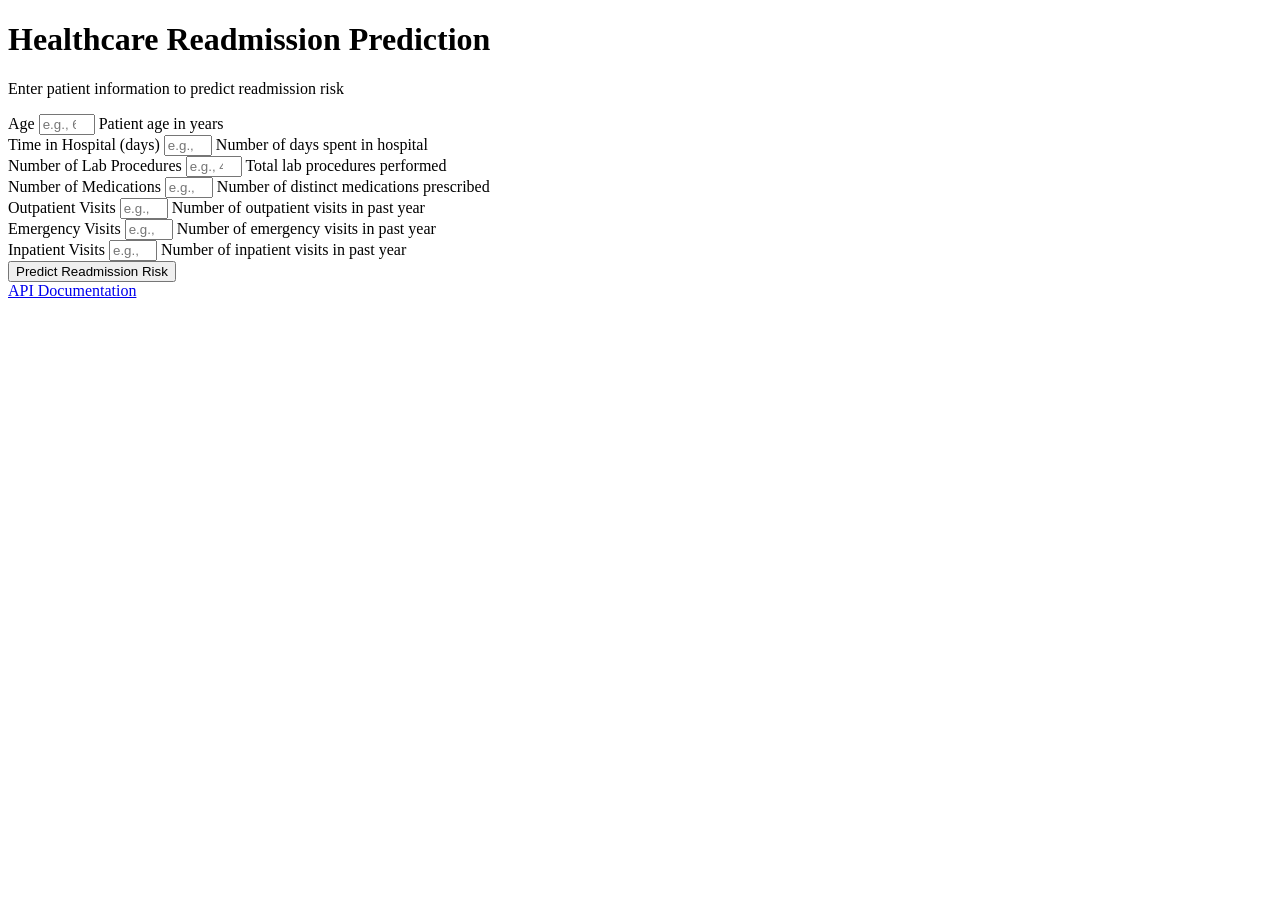
==== web/templates/index.html @ d69f703c "Initial project architecture and folder structure" ====
<!DOCTYPE html>
<html lang="en">
<head>
    <meta charset="UTF-8">
    <meta name="viewport" content="width=device-width, initial-scale=1.0">
    <title>Healthcare Readmission Prediction</title>
    <link rel="stylesheet" href="{{ url_for('static', filename='css/style.css') }}">
</head>
<body>
    <div class="container">
        <h1>Healthcare Readmission Prediction</h1>
        <p class="subtitle">Enter patient information to predict readmission risk</p>
        
        <form action="/predict" method="POST">
            <div class="form-group">
                <label for="age">Age</label>
                <input type="number" id="age" name="age" min="0" max="120" required placeholder="e.g., 65">
                <span class="hint">Patient age in years</span>
            </div>
            
            <div class="form-group">
                <label for="time_in_hospital">Time in Hospital (days)</label>
                <input type="number" id="time_in_hospital" name="time_in_hospital" min="1" max="30" required placeholder="e.g., 4">
                <span class="hint">Number of days spent in hospital</span>
            </div>
            
            <div class="form-group">
                <label for="num_lab_procedures">Number of Lab Procedures</label>
                <input type="number" id="num_lab_procedures" name="num_lab_procedures" min="0" max="100" required placeholder="e.g., 40">
                <span class="hint">Total lab procedures performed</span>
            </div>
            
            <div class="form-group">
                <label for="num_medications">Number of Medications</label>
                <input type="number" id="num_medications" name="num_medications" min="0" max="50" required placeholder="e.g., 10">
                <span class="hint">Number of distinct medications prescribed</span>
            </div>
            
            <div class="form-group">
                <label for="number_outpatient">Outpatient Visits</label>
                <input type="number" id="number_outpatient" name="number_outpatient" min="0" max="50" required placeholder="e.g., 0">
                <span class="hint">Number of outpatient visits in past year</span>
            </div>
            
            <div class="form-group">
                <label for="number_emergency">Emergency Visits</label>
                <input type="number" id="number_emergency" name="number_emergency" min="0" max="50" required placeholder="e.g., 1">
                <span class="hint">Number of emergency visits in past year</span>
            </div>
            
            <div class="form-group">
                <label for="number_inpatient">Inpatient Visits</label>
                <input type="number" id="number_inpatient" name="number_inpatient" min="0" max="50" required placeholder="e.g., 0">
                <span class="hint">Number of inpatient visits in past year</span>
            </div>
            
            <button type="submit">Predict Readmission Risk</button>
        </form>
        
        <div class="api-link">
            <a href="#" onclick="alert('POST to /api/predict with JSON data'); return false;">API Documentation</a>
        </div>
    </div>
</body>
</html>
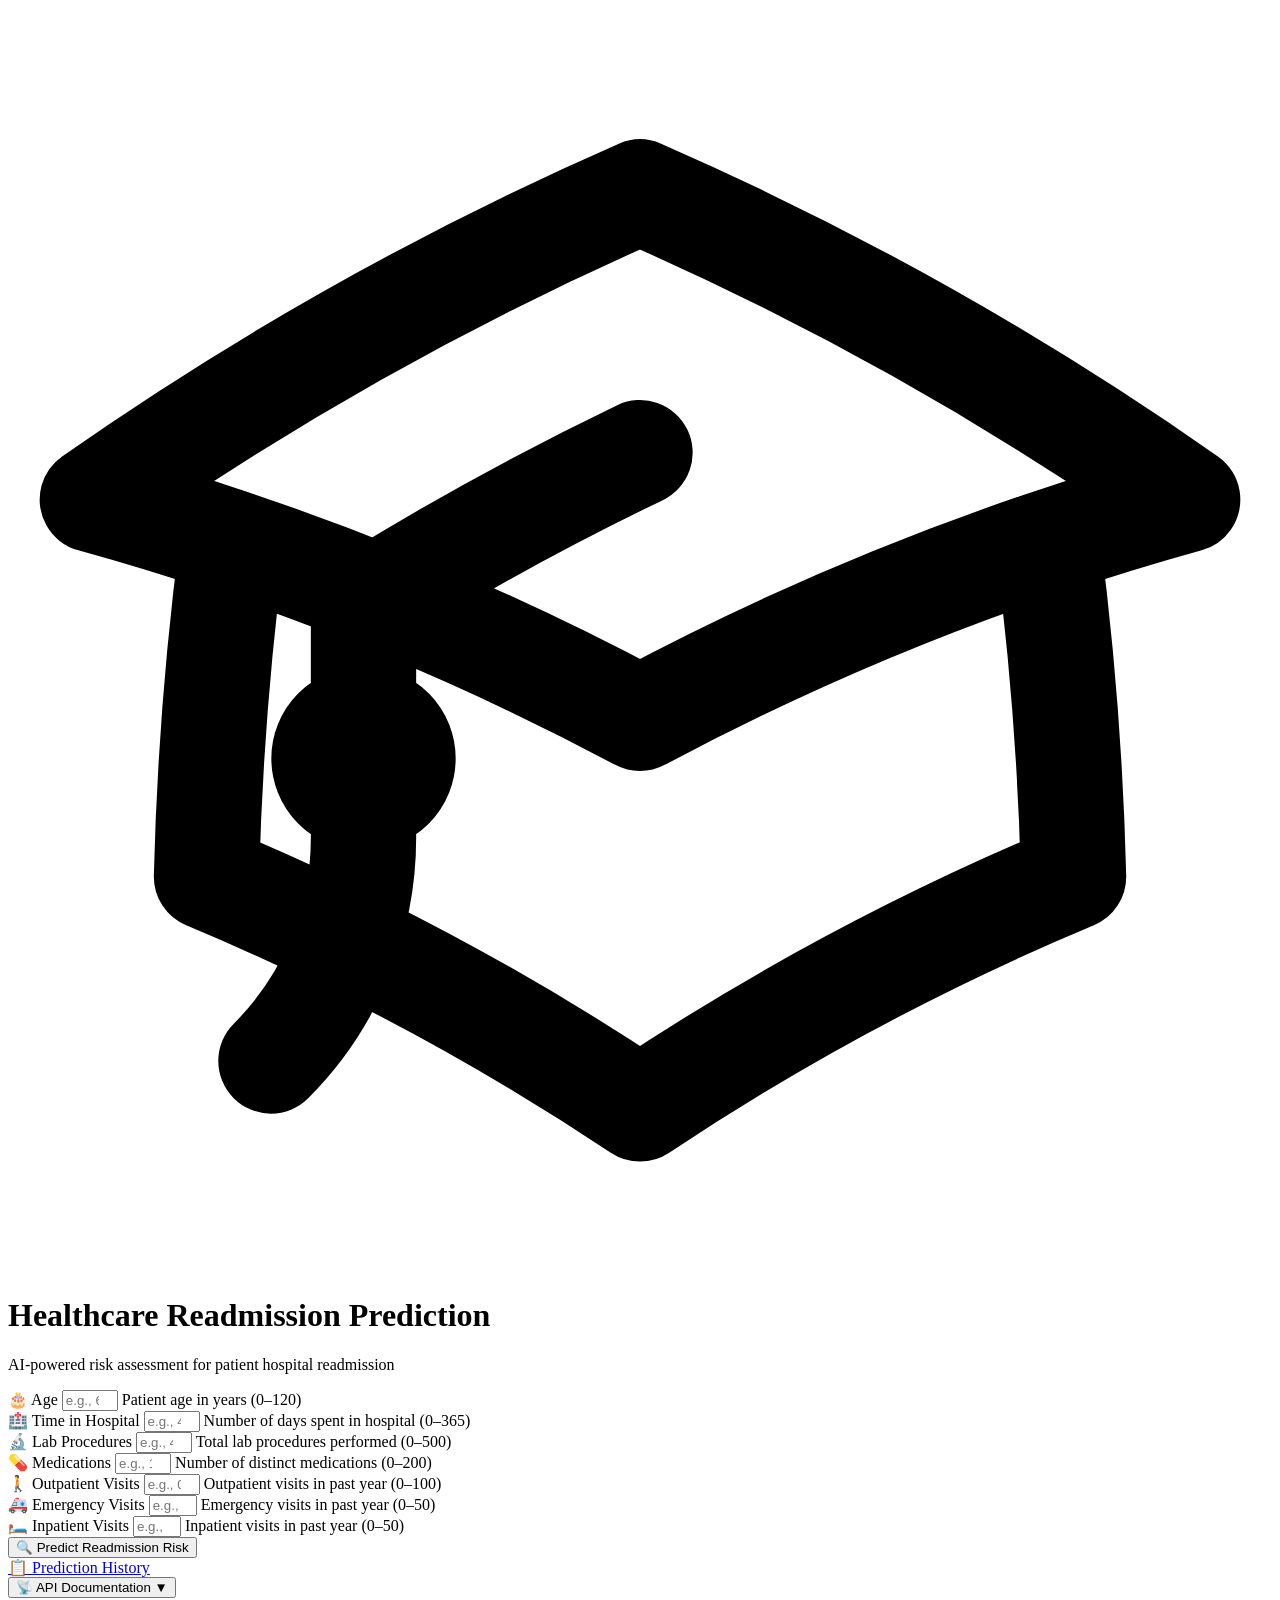
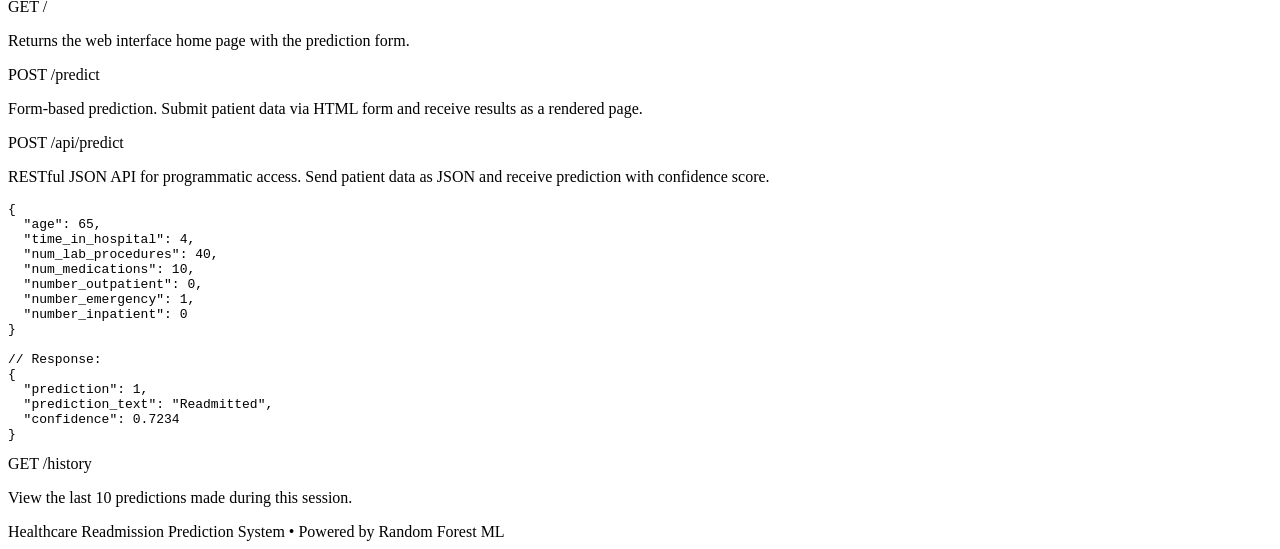
==== commit 65c990ca: "Enhance Accuracy" ====
--- a/web/templates/index.html
+++ b/web/templates/index.html
@@ -3,63 +3,163 @@
 <head>
     <meta charset="UTF-8">
     <meta name="viewport" content="width=device-width, initial-scale=1.0">
-    <title>Healthcare Readmission Prediction</title>
+    <meta name="description" content="Healthcare Readmission Prediction System — AI-powered patient risk assessment using machine learning. Predict hospital readmission risk instantly.">
+    <title>Healthcare Readmission Prediction | AI Risk Assessment</title>
     <link rel="stylesheet" href="{{ url_for('static', filename='css/style.css') }}">
 </head>
 <body>
     <div class="container">
-        <h1>Healthcare Readmission Prediction</h1>
-        <p class="subtitle">Enter patient information to predict readmission risk</p>
-        
-        <form action="/predict" method="POST">
-            <div class="form-group">
-                <label for="age">Age</label>
-                <input type="number" id="age" name="age" min="0" max="120" required placeholder="e.g., 65">
-                <span class="hint">Patient age in years</span>
+        <!-- Page Header -->
+        <div class="page-header">
+            <div class="header-icon">
+                <svg xmlns="http://www.w3.org/2000/svg" fill="none" viewBox="0 0 24 24" stroke="currentColor" stroke-width="2">
+                    <path stroke-linecap="round" stroke-linejoin="round" d="M4.26 10.147a60.438 60.438 0 0 0-.491 6.347A48.62 48.62 0 0 1 12 20.904a48.62 48.62 0 0 1 8.232-4.41 60.46 60.46 0 0 0-.491-6.347m-15.482 0a50.636 50.636 0 0 0-2.658-.813A59.906 59.906 0 0 1 12 3.493a59.903 59.903 0 0 1 10.399 5.84c-.896.248-1.783.52-2.658.814m-15.482 0A50.717 50.717 0 0 1 12 13.489a50.702 50.702 0 0 1 7.74-3.342M6.75 15a.75.75 0 1 0 0-1.5.75.75 0 0 0 0 1.5Zm0 0v-3.675A55.378 55.378 0 0 1 12 8.443m-7.007 11.55A5.981 5.981 0 0 0 6.75 15.75v-1.5" />
+                </svg>
             </div>
-            
-            <div class="form-group">
-                <label for="time_in_hospital">Time in Hospital (days)</label>
-                <input type="number" id="time_in_hospital" name="time_in_hospital" min="1" max="30" required placeholder="e.g., 4">
-                <span class="hint">Number of days spent in hospital</span>
+            <h1>Healthcare Readmission Prediction</h1>
+            <p class="subtitle">AI-powered risk assessment for patient hospital readmission</p>
+        </div>
+
+        <!-- Prediction Form -->
+        <form id="predictionForm" action="/predict" method="POST">
+            <div class="form-grid">
+                <div class="form-group">
+                    <label for="age">
+                        <span class="label-icon">🎂</span> Age
+                    </label>
+                    <input type="number" id="age" name="age" min="0" max="120" required placeholder="e.g., 65" step="1">
+                    <span class="hint">Patient age in years (0–120)</span>
+                </div>
+
+                <div class="form-group">
+                    <label for="time_in_hospital">
+                        <span class="label-icon">🏥</span> Time in Hospital
+                    </label>
+                    <input type="number" id="time_in_hospital" name="time_in_hospital" min="0" max="365" required placeholder="e.g., 4" step="1">
+                    <span class="hint">Number of days spent in hospital (0–365)</span>
+                </div>
+
+                <div class="form-group">
+                    <label for="num_lab_procedures">
+                        <span class="label-icon">🔬</span> Lab Procedures
+                    </label>
+                    <input type="number" id="num_lab_procedures" name="num_lab_procedures" min="0" max="500" required placeholder="e.g., 40" step="1">
+                    <span class="hint">Total lab procedures performed (0–500)</span>
+                </div>
+
+                <div class="form-group">
+                    <label for="num_medications">
+                        <span class="label-icon">💊</span> Medications
+                    </label>
+                    <input type="number" id="num_medications" name="num_medications" min="0" max="200" required placeholder="e.g., 10" step="1">
+                    <span class="hint">Number of distinct medications (0–200)</span>
+                </div>
+
+                <div class="form-group">
+                    <label for="number_outpatient">
+                        <span class="label-icon">🚶</span> Outpatient Visits
+                    </label>
+                    <input type="number" id="number_outpatient" name="number_outpatient" min="0" max="100" required placeholder="e.g., 0" step="1">
+                    <span class="hint">Outpatient visits in past year (0–100)</span>
+                </div>
+
+                <div class="form-group">
+                    <label for="number_emergency">
+                        <span class="label-icon">🚑</span> Emergency Visits
+                    </label>
+                    <input type="number" id="number_emergency" name="number_emergency" min="0" max="50" required placeholder="e.g., 1" step="1">
+                    <span class="hint">Emergency visits in past year (0–50)</span>
+                </div>
+
+                <div class="form-group">
+                    <label for="number_inpatient">
+                        <span class="label-icon">🛏️</span> Inpatient Visits
+                    </label>
+                    <input type="number" id="number_inpatient" name="number_inpatient" min="0" max="50" required placeholder="e.g., 0" step="1">
+                    <span class="hint">Inpatient visits in past year (0–50)</span>
+                </div>
             </div>
-            
-            <div class="form-group">
-                <label for="num_lab_procedures">Number of Lab Procedures</label>
-                <input type="number" id="num_lab_procedures" name="num_lab_procedures" min="0" max="100" required placeholder="e.g., 40">
-                <span class="hint">Total lab procedures performed</span>
+
+            <button type="submit" id="submitBtn" class="btn-primary" onclick="this.classList.add('loading')">
+                <span class="btn-text">🔍 Predict Readmission Risk</span>
+                <span class="spinner"></span>
+            </button>
+        </form>
+
+        <!-- Navigation -->
+        <div class="nav-links mt-4">
+            <a href="/history" class="btn btn-secondary">📋 Prediction History</a>
+        </div>
+
+        <!-- API Documentation Section -->
+        <div class="api-docs">
+            <button class="api-docs-toggle" onclick="toggleApiDocs()" id="apiDocsBtn">
+                📡 API Documentation
+                <span id="apiToggleIcon">▼</span>
+            </button>
+            <div class="api-docs-content" id="apiDocsContent">
+                <div class="api-endpoint">
+                    <div>
+                        <span class="api-method get">GET</span>
+                        <span class="api-url">/</span>
+                    </div>
+                    <p class="api-description">Returns the web interface home page with the prediction form.</p>
+                </div>
+
+                <div class="api-endpoint">
+                    <div>
+                        <span class="api-method post">POST</span>
+                        <span class="api-url">/predict</span>
+                    </div>
+                    <p class="api-description">Form-based prediction. Submit patient data via HTML form and receive results as a rendered page.</p>
+                </div>
+
+                <div class="api-endpoint">
+                    <div>
+                        <span class="api-method post">POST</span>
+                        <span class="api-url">/api/predict</span>
+                    </div>
+                    <p class="api-description">RESTful JSON API for programmatic access. Send patient data as JSON and receive prediction with confidence score.</p>
+                    <pre class="api-code">{
+  "age": 65,
+  "time_in_hospital": 4,
+  "num_lab_procedures": 40,
+  "num_medications": 10,
+  "number_outpatient": 0,
+  "number_emergency": 1,
+  "number_inpatient": 0
+}
+
+// Response:
+{
+  "prediction": 1,
+  "prediction_text": "Readmitted",
+  "confidence": 0.7234
+}</pre>
+                </div>
+
+                <div class="api-endpoint">
+                    <div>
+                        <span class="api-method get">GET</span>
+                        <span class="api-url">/history</span>
+                    </div>
+                    <p class="api-description">View the last 10 predictions made during this session.</p>
+                </div>
             </div>
-            
-            <div class="form-group">
-                <label for="num_medications">Number of Medications</label>
-                <input type="number" id="num_medications" name="num_medications" min="0" max="50" required placeholder="e.g., 10">
-                <span class="hint">Number of distinct medications prescribed</span>
-            </div>
-            
-            <div class="form-group">
-                <label for="number_outpatient">Outpatient Visits</label>
-                <input type="number" id="number_outpatient" name="number_outpatient" min="0" max="50" required placeholder="e.g., 0">
-                <span class="hint">Number of outpatient visits in past year</span>
-            </div>
-            
-            <div class="form-group">
-                <label for="number_emergency">Emergency Visits</label>
-                <input type="number" id="number_emergency" name="number_emergency" min="0" max="50" required placeholder="e.g., 1">
-                <span class="hint">Number of emergency visits in past year</span>
-            </div>
-            
-            <div class="form-group">
-                <label for="number_inpatient">Inpatient Visits</label>
-                <input type="number" id="number_inpatient" name="number_inpatient" min="0" max="50" required placeholder="e.g., 0">
-                <span class="hint">Number of inpatient visits in past year</span>
-            </div>
-            
-            <button type="submit">Predict Readmission Risk</button>
-        </form>
-        
-        <div class="api-link">
-            <a href="#" onclick="alert('POST to /api/predict with JSON data'); return false;">API Documentation</a>
+        </div>
+
+        <div class="footer">
+            Healthcare Readmission Prediction System &bull; Powered by Random Forest ML
         </div>
     </div>
+
+    <script>
+        function toggleApiDocs() {
+            const content = document.getElementById('apiDocsContent');
+            const icon = document.getElementById('apiToggleIcon');
+            content.classList.toggle('open');
+            icon.textContent = content.classList.contains('open') ? '▲' : '▼';
+        }
+    </script>
 </body>
 </html>
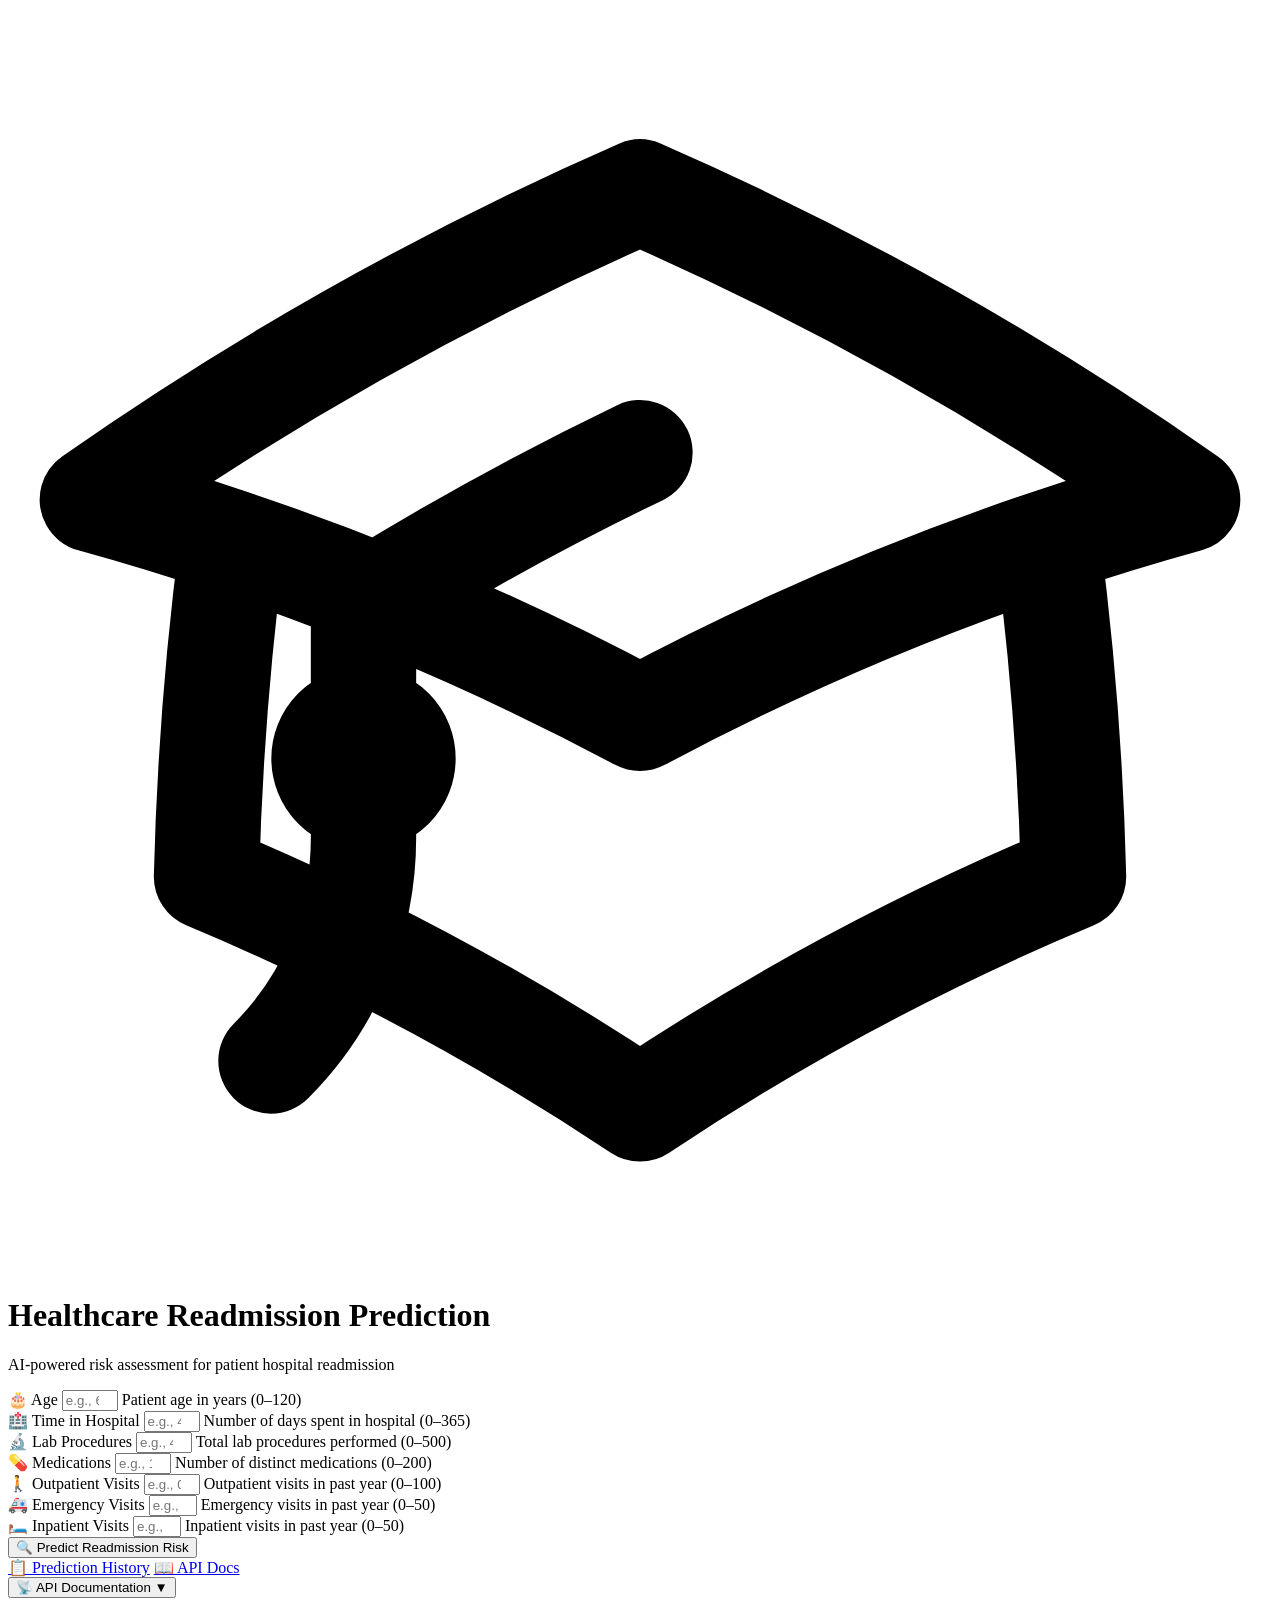
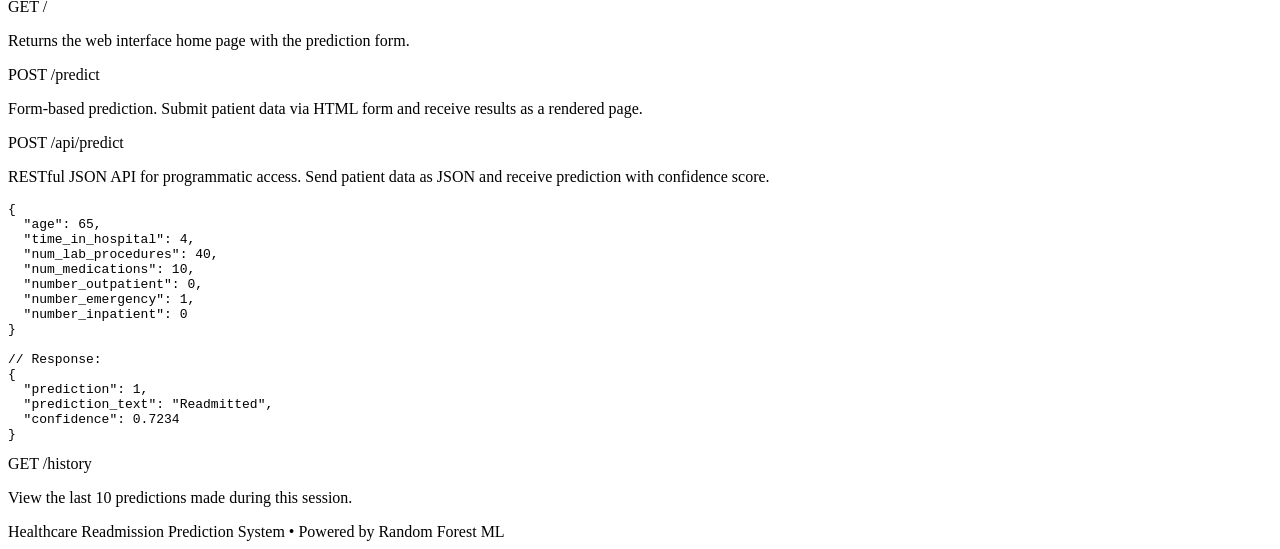
==== commit ce2649ed: "Adding history feature" ====
--- a/web/templates/index.html
+++ b/web/templates/index.html
@@ -89,6 +89,7 @@
         <!-- Navigation -->
         <div class="nav-links mt-4">
             <a href="/history" class="btn btn-secondary">📋 Prediction History</a>
+            <a href="/docs" class="btn btn-secondary">📖 API Docs</a>
         </div>
 
         <!-- API Documentation Section -->
